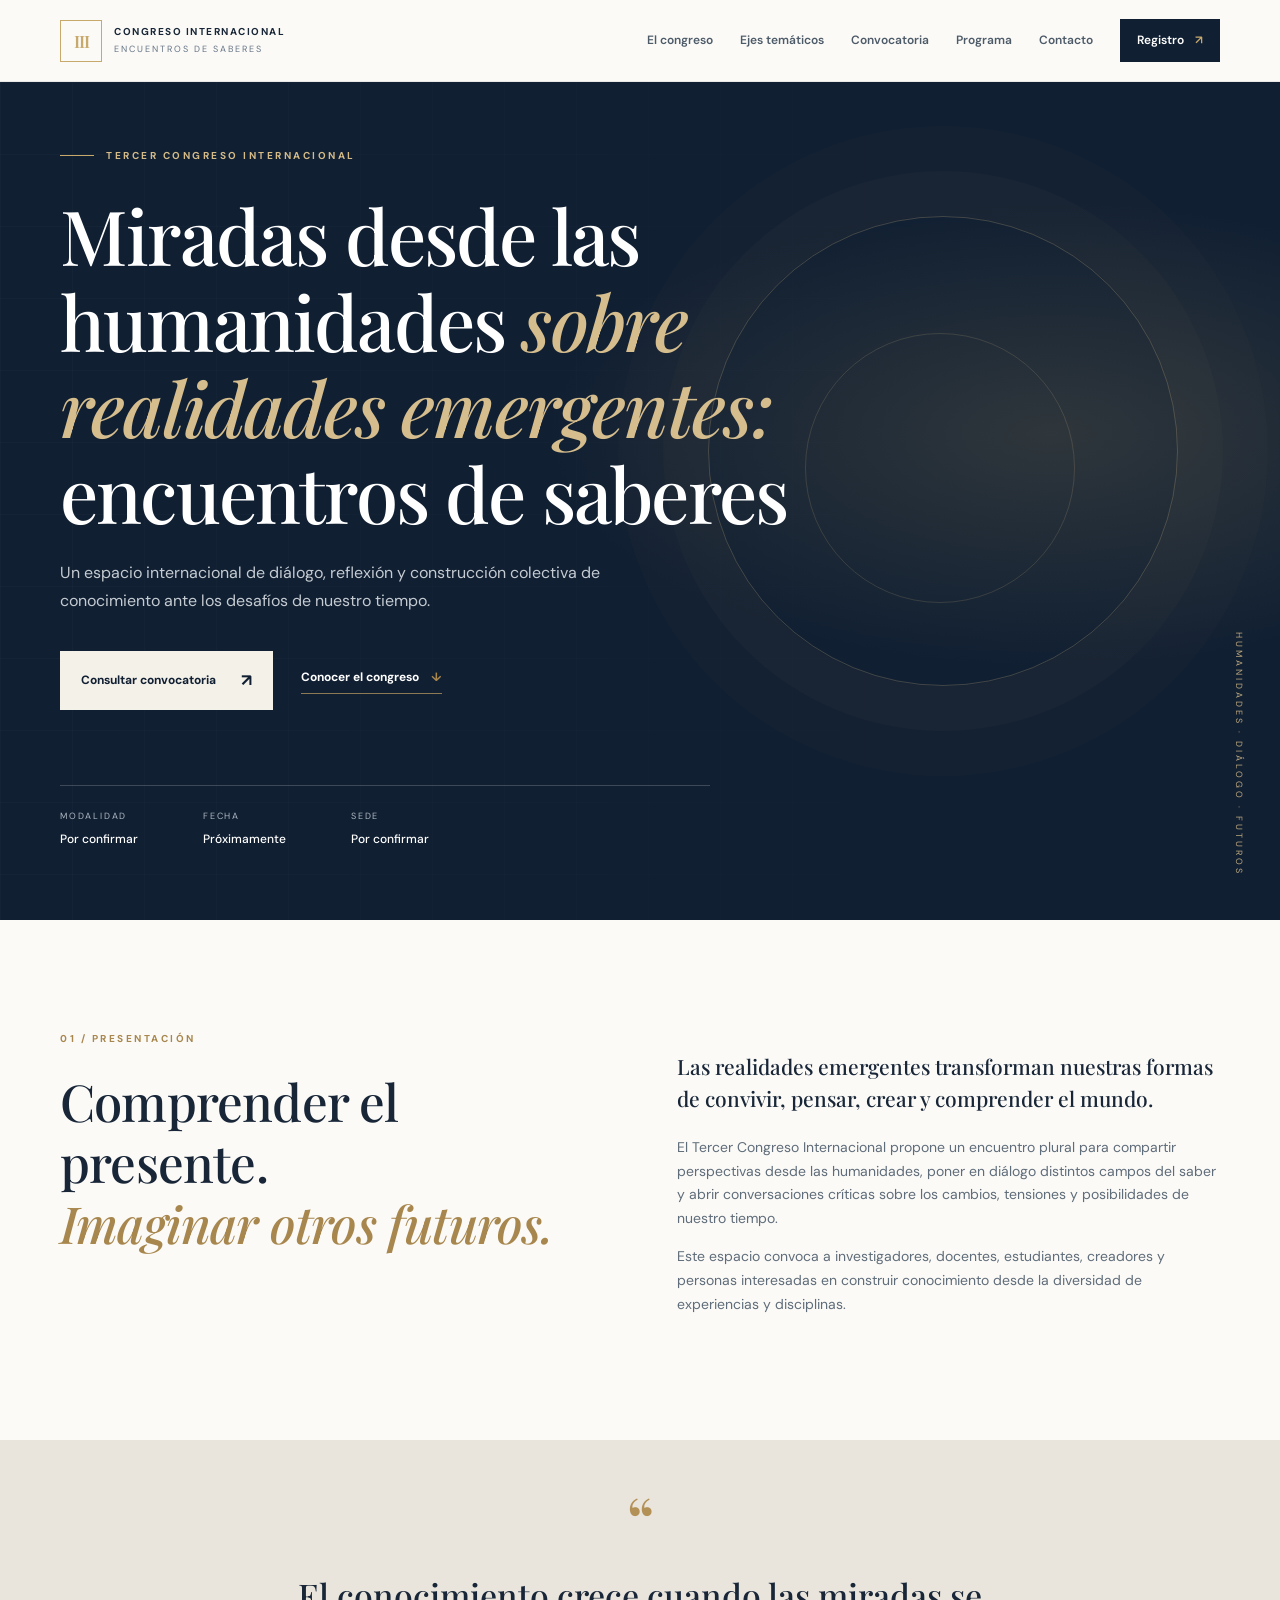
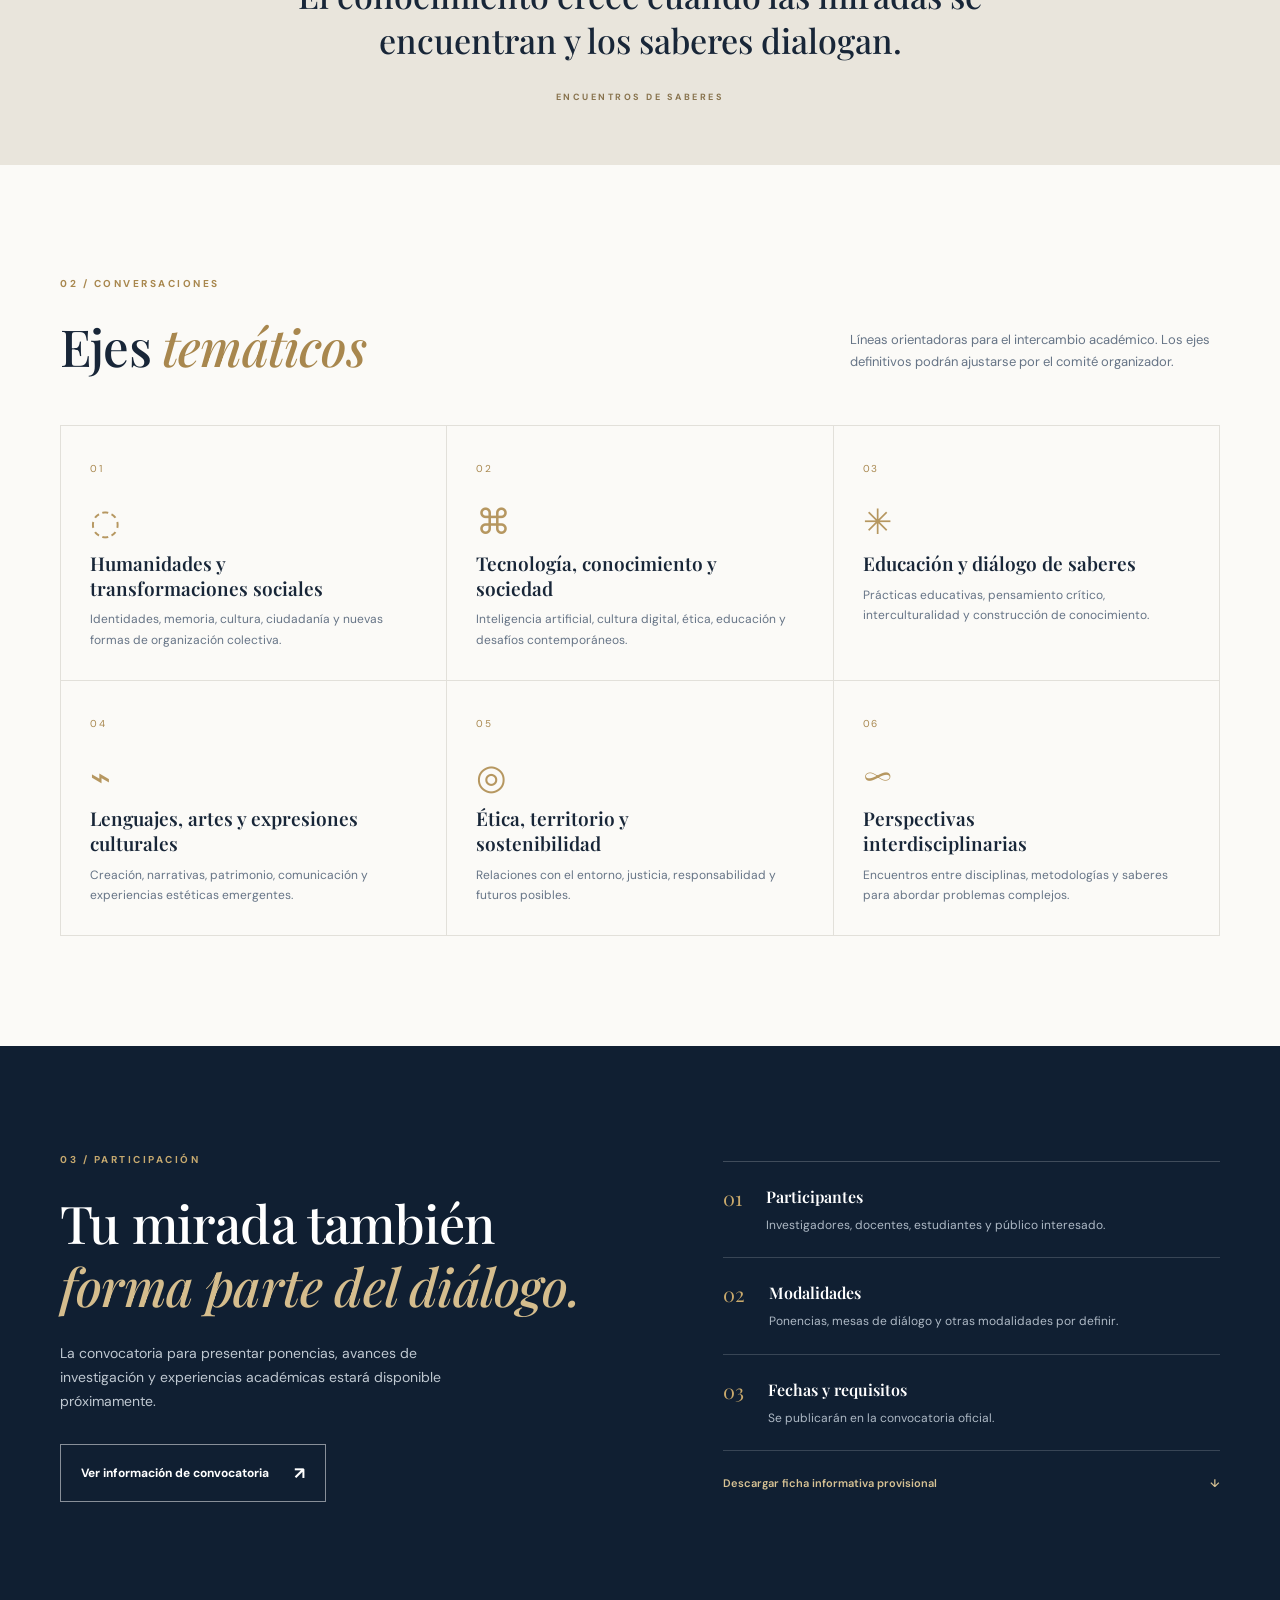
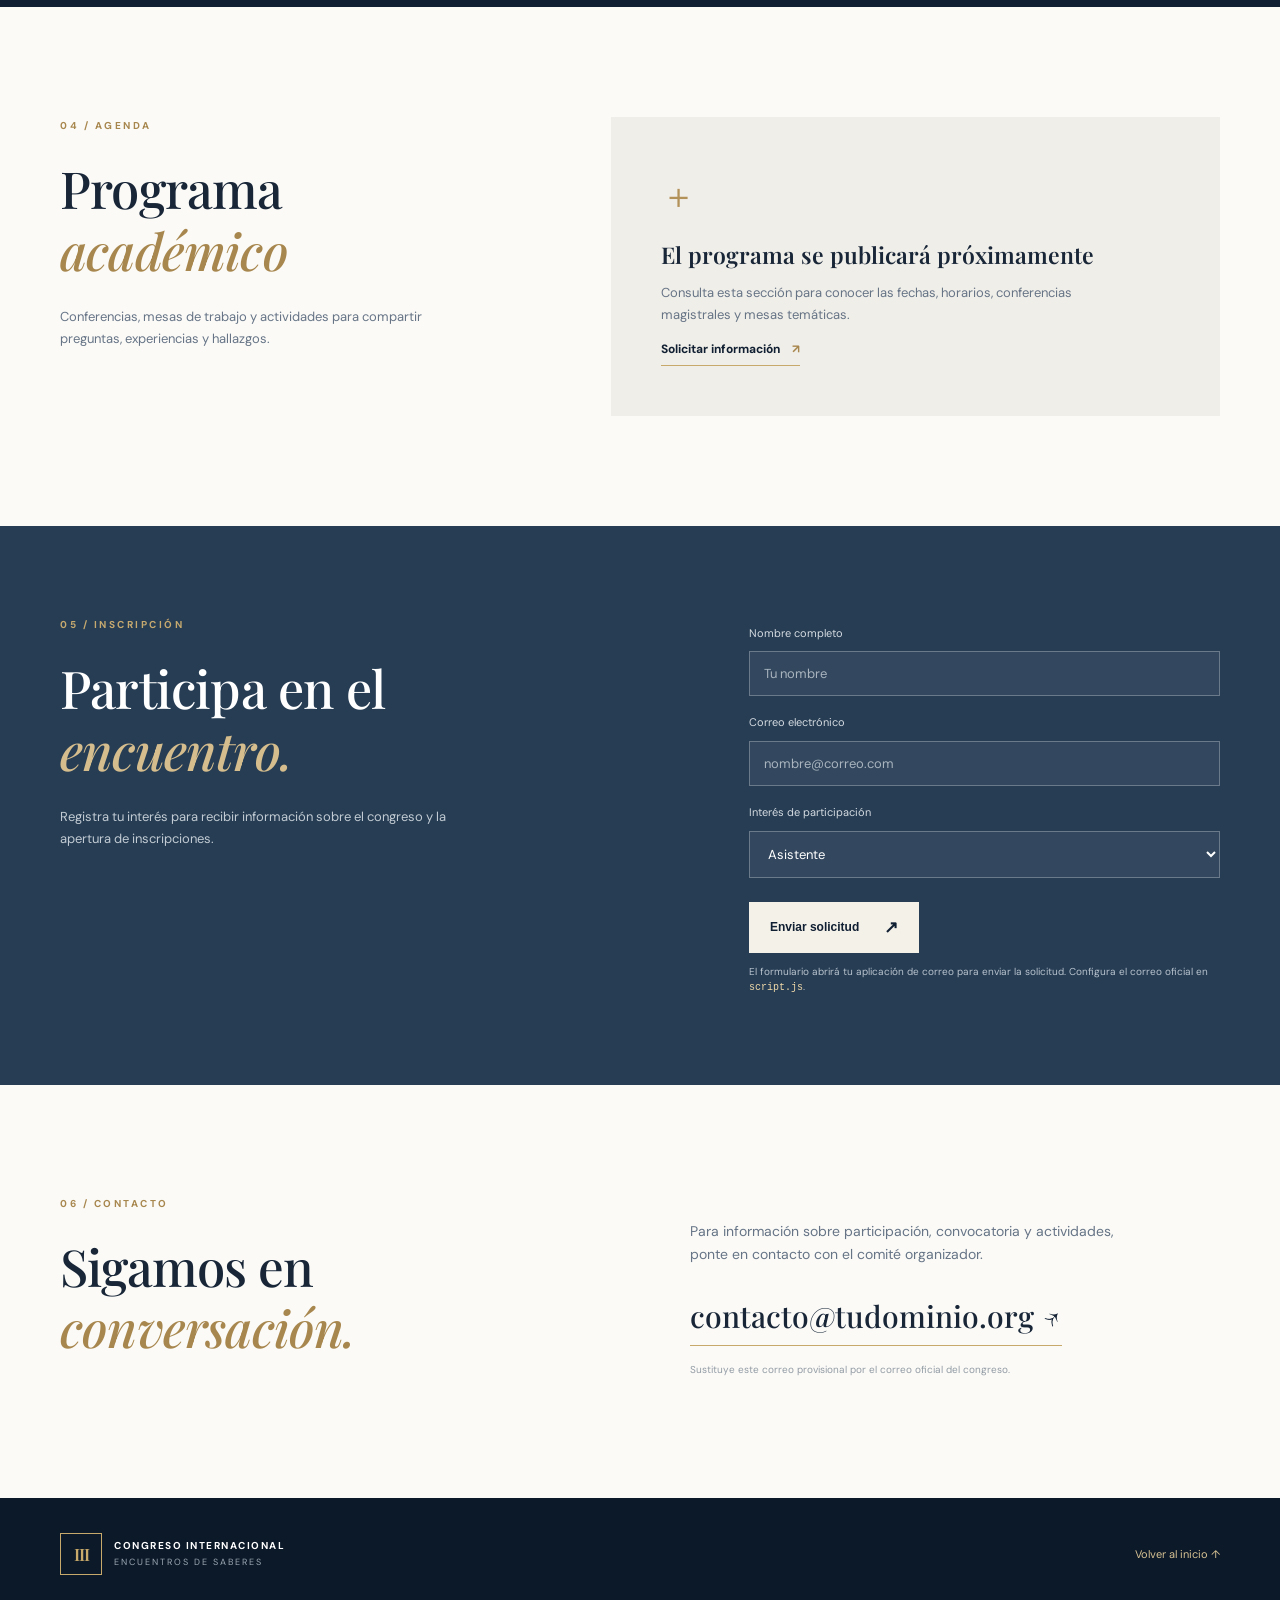
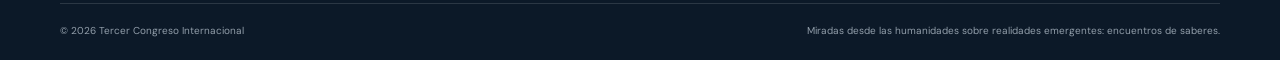
==== index.html @ 1aa9ea11 "Add files via upload" ====
<!doctype html>
<html lang="es">
<head>
  <meta charset="utf-8">
  <meta name="viewport" content="width=device-width, initial-scale=1">
  <meta name="description" content="Tercer Congreso Internacional. Miradas desde las humanidades sobre realidades emergentes: encuentros de saberes.">
  <meta name="theme-color" content="#101f32">
  <title>Tercer Congreso Internacional | Encuentros de saberes</title>
  <link rel="icon" href="assets/favicon.svg" type="image/svg+xml">
  <link rel="preconnect" href="https://fonts.googleapis.com">
  <link rel="preconnect" href="https://fonts.gstatic.com" crossorigin>
  <link href="https://fonts.googleapis.com/css2?family=DM+Sans:wght@400;500;600;700&family=Playfair+Display:wght@500;600;700&display=swap" rel="stylesheet">
  <link rel="stylesheet" href="styles.css">
</head>
<body>
  <a class="skip-link" href="#contenido">Saltar al contenido</a>
  <header class="site-header">
    <div class="container nav-wrap">
      <a class="brand" href="#inicio" aria-label="Inicio del congreso">
        <span class="brand-mark">III</span>
        <span class="brand-copy"><strong>CONGRESO INTERNACIONAL</strong><small>ENCUENTROS DE SABERES</small></span>
      </a>
      <button class="menu-toggle" aria-label="Abrir menú" aria-expanded="false" aria-controls="main-nav"><span></span><span></span><span></span></button>
      <nav id="main-nav" class="main-nav" aria-label="Navegación principal">
        <a href="#presentacion">El congreso</a>
        <a href="#ejes">Ejes temáticos</a>
        <a href="#convocatoria">Convocatoria</a>
        <a href="#programa">Programa</a>
        <a href="#contacto">Contacto</a>
        <a class="nav-cta" href="#registro">Registro <span aria-hidden="true">↗</span></a>
      </nav>
    </div>
  </header>

  <main id="contenido">
    <section class="hero" id="inicio">
      <div class="hero-grid"></div>
      <div class="container hero-content">
        <div class="eyebrow"><span class="eyebrow-line"></span> TERCER CONGRESO INTERNACIONAL</div>
        <h1>Miradas desde las humanidades <em>sobre realidades emergentes:</em> encuentros de saberes</h1>
        <p class="hero-lead">Un espacio internacional de diálogo, reflexión y construcción colectiva de conocimiento ante los desafíos de nuestro tiempo.</p>
        <div class="hero-actions">
          <a class="button button-light" href="#convocatoria">Consultar convocatoria <span>↗</span></a>
          <a class="text-link text-link-light" href="#presentacion">Conocer el congreso <span>↓</span></a>
        </div>
        <div class="hero-meta">
          <div><span class="meta-label">MODALIDAD</span><strong>Por confirmar</strong></div>
          <div><span class="meta-label">FECHA</span><strong>Próximamente</strong></div>
          <div><span class="meta-label">SEDE</span><strong>Por confirmar</strong></div>
        </div>
      </div>
      <div class="hero-side-note">HUMANIDADES · DIÁLOGO · FUTUROS</div>
      <div class="hero-orb orb-one"></div><div class="hero-orb orb-two"></div>
    </section>

    <section class="intro section-pad" id="presentacion">
      <div class="container intro-grid">
        <div>
          <p class="section-kicker">01 / PRESENTACIÓN</p>
          <h2>Comprender el presente.<br><em>Imaginar otros futuros.</em></h2>
        </div>
        <div class="intro-copy">
          <p class="lead">Las realidades emergentes transforman nuestras formas de convivir, pensar, crear y comprender el mundo.</p>
          <p>El Tercer Congreso Internacional propone un encuentro plural para compartir perspectivas desde las humanidades, poner en diálogo distintos campos del saber y abrir conversaciones críticas sobre los cambios, tensiones y posibilidades de nuestro tiempo.</p>
          <p>Este espacio convoca a investigadores, docentes, estudiantes, creadores y personas interesadas en construir conocimiento desde la diversidad de experiencias y disciplinas.</p>
        </div>
      </div>
    </section>

    <section class="theme-band">
      <div class="container theme-band-inner">
        <span class="quote-mark">“</span>
        <p>El conocimiento crece cuando las miradas se encuentran y los saberes dialogan.</p>
        <span class="band-caption">ENCUENTROS DE SABERES</span>
      </div>
    </section>

    <section class="topics section-pad" id="ejes">
      <div class="container">
        <div class="section-heading">
          <div><p class="section-kicker">02 / CONVERSACIONES</p><h2>Ejes <em>temáticos</em></h2></div>
          <p class="section-description">Líneas orientadoras para el intercambio académico. Los ejes definitivos podrán ajustarse por el comité organizador.</p>
        </div>
        <div class="topic-grid">
          <article class="topic-card"><span class="topic-no">01</span><div class="topic-symbol">◌</div><h3>Humanidades y transformaciones sociales</h3><p>Identidades, memoria, cultura, ciudadanía y nuevas formas de organización colectiva.</p></article>
          <article class="topic-card"><span class="topic-no">02</span><div class="topic-symbol">⌘</div><h3>Tecnología, conocimiento y sociedad</h3><p>Inteligencia artificial, cultura digital, ética, educación y desafíos contemporáneos.</p></article>
          <article class="topic-card"><span class="topic-no">03</span><div class="topic-symbol">✳</div><h3>Educación y diálogo de saberes</h3><p>Prácticas educativas, pensamiento crítico, interculturalidad y construcción de conocimiento.</p></article>
          <article class="topic-card"><span class="topic-no">04</span><div class="topic-symbol">⌁</div><h3>Lenguajes, artes y expresiones culturales</h3><p>Creación, narrativas, patrimonio, comunicación y experiencias estéticas emergentes.</p></article>
          <article class="topic-card"><span class="topic-no">05</span><div class="topic-symbol">◎</div><h3>Ética, territorio y sostenibilidad</h3><p>Relaciones con el entorno, justicia, responsabilidad y futuros posibles.</p></article>
          <article class="topic-card"><span class="topic-no">06</span><div class="topic-symbol">∞</div><h3>Perspectivas interdisciplinarias</h3><p>Encuentros entre disciplinas, metodologías y saberes para abordar problemas complejos.</p></article>
        </div>
      </div>
    </section>

    <section class="call-section section-pad" id="convocatoria">
      <div class="container call-grid">
        <div class="call-copy">
          <p class="section-kicker section-kicker-light">03 / PARTICIPACIÓN</p>
          <h2>Tu mirada también<br><em>forma parte del diálogo.</em></h2>
          <p>La convocatoria para presentar ponencias, avances de investigación y experiencias académicas estará disponible próximamente.</p>
          <a class="button button-outline" href="convocatoria.html">Ver información de convocatoria <span>↗</span></a>
        </div>
        <div class="call-details">
          <div class="detail-row"><span>01</span><div><strong>Participantes</strong><p>Investigadores, docentes, estudiantes y público interesado.</p></div></div>
          <div class="detail-row"><span>02</span><div><strong>Modalidades</strong><p>Ponencias, mesas de diálogo y otras modalidades por definir.</p></div></div>
          <div class="detail-row"><span>03</span><div><strong>Fechas y requisitos</strong><p>Se publicarán en la convocatoria oficial.</p></div></div>
          <a class="download-link" href="assets/convocatoria-placeholder.txt" download>Descargar ficha informativa provisional <span>↓</span></a>
        </div>
      </div>
    </section>

    <section class="program section-pad" id="programa">
      <div class="container program-grid">
        <div><p class="section-kicker">04 / AGENDA</p><h2>Programa <em>académico</em></h2><p class="section-description">Conferencias, mesas de trabajo y actividades para compartir preguntas, experiencias y hallazgos.</p></div>
        <div class="program-placeholder">
          <div class="program-icon">＋</div><h3>El programa se publicará próximamente</h3><p>Consulta esta sección para conocer las fechas, horarios, conferencias magistrales y mesas temáticas.</p>
          <a class="text-link" href="#contacto">Solicitar información <span>↗</span></a>
        </div>
      </div>
    </section>

    <section class="register-section" id="registro">
      <div class="container register-grid">
        <div><p class="section-kicker section-kicker-light">05 / INSCRIPCIÓN</p><h2>Participa en el<br><em>encuentro.</em></h2><p>Registra tu interés para recibir información sobre el congreso y la apertura de inscripciones.</p></div>
        <form class="interest-form" id="interest-form">
          <label for="full-name">Nombre completo</label><input id="full-name" name="nombre" autocomplete="name" required placeholder="Tu nombre">
          <label for="email">Correo electrónico</label><input id="email" name="correo" type="email" autocomplete="email" required placeholder="nombre@correo.com">
          <label for="participation">Interés de participación</label>
          <select id="participation" name="participacion"><option>Asistente</option><option>Ponente</option><option>Conferencista</option><option>Estudiante</option><option>Otro</option></select>
          <button class="button button-light" type="submit">Enviar solicitud <span>↗</span></button>
          <p class="form-note" id="form-note">El formulario abrirá tu aplicación de correo para enviar la solicitud. Configura el correo oficial en <code>script.js</code>.</p>
        </form>
      </div>
    </section>

    <section class="contact section-pad" id="contacto">
      <div class="container contact-grid">
        <div><p class="section-kicker">06 / CONTACTO</p><h2>Sigamos en <em>conversación.</em></h2></div>
        <div class="contact-info"><p>Para información sobre participación, convocatoria y actividades, ponte en contacto con el comité organizador.</p><a href="mailto:contacto@tudominio.org" class="contact-email" id="contact-email">contacto@tudominio.org <span>↗</span></a><p class="small-note">Sustituye este correo provisional por el correo oficial del congreso.</p></div>
      </div>
    </section>
  </main>

  <footer class="site-footer">
    <div class="container footer-top"><a class="brand brand-footer" href="#inicio"><span class="brand-mark">III</span><span class="brand-copy"><strong>CONGRESO INTERNACIONAL</strong><small>ENCUENTROS DE SABERES</small></span></a><a href="#inicio" class="back-top">Volver al inicio ↑</a></div>
    <div class="container footer-bottom"><span>© <span id="year"></span> Tercer Congreso Internacional</span><span>Miradas desde las humanidades sobre realidades emergentes: encuentros de saberes.</span></div>
  </footer>
  <script src="script.js"></script>
</body>
</html>
---- styles.css ----
/* Tercer Congreso Internacional — estilos editables */
:root{--navy:#101f32;--navy-2:#172d45;--ink:#182638;--muted:#667486;--gold:#c7a96b;--cream:#f5f3ee;--paper:#fbfaf7;--line:#e2e0da;--white:#fff;--serif:"Playfair Display",Georgia,serif;--sans:"DM Sans",Arial,sans-serif;--max:1160px}
*{box-sizing:border-box}html{scroll-behavior:smooth;scroll-padding-top:88px}body{margin:0;background:var(--paper);color:var(--ink);font-family:var(--sans);font-size:16px;line-height:1.7}a{color:inherit;text-decoration:none}.container{width:min(var(--max),calc(100% - 48px));margin-inline:auto}.skip-link{position:absolute;left:-9999px;top:0;background:#fff;padding:10px;z-index:99}.skip-link:focus{left:10px}.site-header{height:82px;background:rgba(251,250,247,.96);border-bottom:1px solid rgba(20,35,52,.08);position:sticky;top:0;z-index:20;backdrop-filter:blur(12px)}.nav-wrap{height:100%;display:flex;align-items:center;justify-content:space-between}.brand{display:flex;align-items:center;gap:12px}.brand-mark{width:42px;height:42px;display:grid;place-items:center;border:1px solid var(--gold);color:var(--gold);font:600 17px var(--serif);letter-spacing:-1px}.brand-copy{display:grid;line-height:1.25}.brand-copy strong{font-size:10px;letter-spacing:1.5px}.brand-copy small{font-size:9px;color:var(--muted);letter-spacing:2px;margin-top:5px}.main-nav{display:flex;align-items:center;gap:27px;font-size:12px;font-weight:600}.main-nav>a:not(.nav-cta){color:#4d5a68}.main-nav>a:hover,.text-link:hover{color:#a17e3d}.nav-cta{padding:11px 17px;background:var(--navy);color:white!important}.nav-cta span{color:var(--gold);margin-left:8px}.menu-toggle{display:none;background:none;border:0;padding:8px}.menu-toggle span{display:block;width:23px;height:2px;background:var(--navy);margin:5px}
.hero{min-height:680px;background:var(--navy);color:white;position:relative;overflow:hidden;display:flex;align-items:center}.hero:before{content:"";position:absolute;inset:0;background:radial-gradient(ellipse at 82% 42%,rgba(199,169,107,.17),transparent 34%),linear-gradient(110deg,rgba(16,31,50,.98) 5%,rgba(16,31,50,.91) 58%,rgba(16,31,50,.65))}.hero-grid{position:absolute;inset:0;opacity:.15;background-image:linear-gradient(rgba(255,255,255,.13) 1px,transparent 1px),linear-gradient(90deg,rgba(255,255,255,.13) 1px,transparent 1px);background-size:72px 72px;mask-image:linear-gradient(90deg,black,transparent 85%)}.hero-content{position:relative;z-index:2;padding-top:65px;padding-bottom:70px}.eyebrow,.section-kicker{font-size:10px;letter-spacing:2.5px;font-weight:700;color:#a8874e;display:flex;align-items:center;gap:12px}.eyebrow{color:#d4bb88}.eyebrow-line{width:34px;height:1px;background:var(--gold)}h1,h2,h3,p{margin-top:0}.hero h1{font:500 clamp(42px,6.2vw,76px)/1.13 var(--serif);max-width:850px;letter-spacing:-1.8px;margin:28px 0 23px}.hero h1 em,h2 em{font-weight:500;color:#d5bd8d}.hero-lead{font-size:16px;color:#c5cbd2;max-width:570px;line-height:1.8}.hero-actions{display:flex;align-items:center;gap:28px;margin-top:35px}.button{display:inline-flex;align-items:center;justify-content:center;gap:25px;padding:14px 20px;font-size:12px;font-weight:700;border:1px solid transparent;transition:.2s}.button span{font-size:17px}.button-light{background:#f4f1e9;color:var(--navy)}.button-light:hover{background:#d8c39a}.text-link{font-size:12px;font-weight:700;color:var(--navy);border-bottom:1px solid var(--gold);padding-bottom:5px}.text-link span{margin-left:9px;color:#a8874e}.text-link-light{color:white;border-color:#8e7955}.hero-meta{display:flex;gap:65px;margin-top:75px;padding-top:23px;border-top:1px solid rgba(255,255,255,.19);max-width:650px}.hero-meta div{display:grid;gap:5px}.meta-label{font-size:9px;letter-spacing:1.8px;color:#aeb8c3}.hero-meta strong{font-size:12px;font-weight:500;color:#fff}.hero-side-note{position:absolute;right:34px;bottom:44px;writing-mode:vertical-rl;font-size:9px;letter-spacing:3px;color:#bca77e}.hero-orb{position:absolute;border:1px solid rgba(211,185,133,.25);border-radius:50%;z-index:1}.orb-one{width:470px;height:470px;right:8%;top:16%;box-shadow:0 0 0 45px rgba(199,169,107,.025),0 0 0 90px rgba(199,169,107,.02)}.orb-two{width:270px;height:270px;right:16%;top:30%;border-color:rgba(211,185,133,.17)}
.section-pad{padding:110px 0}.intro-grid{display:grid;grid-template-columns:1fr 1.05fr;gap:100px}.section-kicker{margin-bottom:24px}.intro h2,.section-heading h2,.program h2,.contact h2,.call-section h2,.register-section h2{font:500 clamp(34px,4.2vw,51px)/1.2 var(--serif);letter-spacing:-.8px;margin:0}.intro h2 em,.section-heading h2 em,.program h2 em,.contact h2 em{color:#a8874e}.intro-copy{padding-top:20px;color:#5f6c79;font-size:14px}.intro-copy .lead{font:500 21px/1.55 var(--serif);color:var(--ink)}.theme-band{background:#e9e5dc;padding:56px 0}.theme-band-inner{position:relative;text-align:center;max-width:790px}.quote-mark{font:70px/0.7 var(--serif);color:#b39156}.theme-band p{font:500 clamp(24px,3vw,34px)/1.35 var(--serif);margin:15px 0 17px}.band-caption{font-size:9px;letter-spacing:2.5px;color:#88734e;font-weight:700}
.topics{background:#fbfaf7}.section-heading{display:flex;justify-content:space-between;align-items:end;gap:50px;margin-bottom:48px}.section-description{max-width:370px;color:var(--muted);font-size:13px;margin-bottom:4px}.topic-grid{display:grid;grid-template-columns:repeat(3,1fr);border-top:1px solid var(--line);border-left:1px solid var(--line)}.topic-card{min-height:245px;padding:27px 29px 30px;border-right:1px solid var(--line);border-bottom:1px solid var(--line);position:relative;transition:.25s}.topic-card:hover{background:#f2efe8;transform:translateY(-3px)}.topic-no{font-size:10px;letter-spacing:1.5px;color:#a8874e}.topic-symbol{font:35px var(--serif);color:#b69760;margin:16px 0 8px}.topic-card h3{font:600 19px/1.3 var(--serif);max-width:280px;margin-bottom:9px}.topic-card p{font-size:12px;line-height:1.7;color:var(--muted);margin:0}
.call-section{background:var(--navy);color:white;padding:105px 0}.call-grid{display:grid;grid-template-columns:1fr .9fr;gap:110px}.section-kicker-light{color:#c6a96f}.call-section h2,.register-section h2{font-size:clamp(36px,4.3vw,52px)}.call-section h2 em,.register-section h2 em{color:#d5bd8d}.call-copy>p:not(.section-kicker){color:#bfc8d1;max-width:440px;font-size:14px;margin:25px 0 30px}.button-outline{border-color:rgba(255,255,255,.5);color:white}.button-outline:hover{background:#fff;color:var(--navy)}.call-details{border-top:1px solid rgba(255,255,255,.2);align-self:center}.detail-row{display:flex;gap:24px;padding:22px 0;border-bottom:1px solid rgba(255,255,255,.17)}.detail-row>span{font:20px var(--serif);color:#c9a96c}.detail-row strong{font:600 16px var(--serif)}.detail-row p{color:#aeb9c5;font-size:12px;margin:4px 0 0}.download-link{display:flex;justify-content:space-between;padding-top:23px;font-size:11px;color:#d7c294;font-weight:600}
.program-grid{display:grid;grid-template-columns:.85fr 1.15fr;gap:100px}.program .section-description{margin-top:25px}.program-placeholder{background:#f0eee8;padding:50px;min-height:280px;display:flex;flex-direction:column;align-items:flex-start;justify-content:center}.program-icon{font-size:35px;color:#b3925a}.program-placeholder h3{font:600 23px var(--serif);margin:12px 0}.program-placeholder p{font-size:13px;color:var(--muted);max-width:430px}.register-section{background:#263d54;color:white;padding:90px 0}.register-grid{display:grid;grid-template-columns:1fr .8fr;gap:100px}.register-section>div>div>p:not(.section-kicker){color:#c2cbd3;max-width:400px;font-size:13px;margin-top:25px}.interest-form{display:grid;gap:9px}.interest-form label{font-size:11px;color:#d5dbe1;margin-top:8px}.interest-form input,.interest-form select{width:100%;padding:13px 14px;border:1px solid rgba(255,255,255,.27);background:rgba(255,255,255,.06);color:white;font:13px var(--sans);border-radius:0;outline:none}.interest-form input::placeholder{color:#a9b4bf}.interest-form select option{color:#182638}.interest-form input:focus,.interest-form select:focus{border-color:#d5bd8d}.interest-form button{margin-top:15px;justify-self:start}.form-note{font-size:10px;color:#b9c3ce;line-height:1.5;margin:2px 0 0}.form-note code{color:#f0d9a9}
.contact-grid{display:grid;grid-template-columns:1fr 1fr;gap:100px}.contact-info{padding-top:25px}.contact-info>p{font-size:14px;color:var(--muted);max-width:450px}.contact-email{font:500 clamp(20px,3vw,30px) var(--serif);border-bottom:1px solid var(--gold);padding-bottom:9px;display:inline-block;margin:15px 0}.contact-email span{color:#a8874e;font:16px var(--sans);margin-left:10px}.contact-info .small-note{font-size:10px;color:#929ba4}
.site-footer{background:#0c1928;color:#c4cbd2;padding:35px 0 22px}.footer-top,.footer-bottom{display:flex;justify-content:space-between;align-items:center}.brand-footer .brand-copy strong{color:#fff}.brand-footer .brand-copy small{color:#9ca7b3}.back-top{font-size:11px;color:#d7c294}.footer-bottom{border-top:1px solid rgba(255,255,255,.13);margin-top:28px;padding-top:18px;font-size:10px;color:#929eaa;gap:20px}
.page-hero{background:var(--navy);color:white;padding:95px 0 90px}.page-hero h1{font:500 clamp(42px,6vw,65px)/1.15 var(--serif);margin:18px 0}.page-hero h1 em{color:#d5bd8d}.page-hero p:last-child{color:#c1cad3;max-width:650px}.document-layout{display:grid;grid-template-columns:260px 1fr;gap:90px}.document-aside{background:#f0eee8;padding:28px;height:max-content}.document-aside strong{font:600 19px var(--serif)}.document-aside p:not(.section-kicker){font-size:12px;color:var(--muted)}.button-dark{background:var(--navy);color:white;margin-top:12px}.document-content{max-width:760px}.document-content h2{font:500 34px var(--serif)}.document-content h3{font:600 21px var(--serif);margin:32px 0 8px}.document-content p,.document-content li{font-size:14px;color:#5e6a77}.document-content li{margin:8px 0}.notice{background:#f0eee8;border-left:3px solid var(--gold);padding:20px 24px;margin:35px 0}.notice strong{font:600 17px var(--serif)}.notice p{margin:6px 0 0}
@media(max-width:900px){.main-nav{gap:15px}.main-nav>a{font-size:11px}.intro-grid,.call-grid,.program-grid,.register-grid,.contact-grid{gap:55px}.hero{min-height:620px}.orb-one{right:-12%}.topic-card{padding:22px}.document-layout{gap:45px}}
@media(max-width:700px){.container{width:min(100% - 36px,var(--max))}.site-header{height:72px}.menu-toggle{display:block}.main-nav{display:none;position:absolute;top:72px;left:0;right:0;background:var(--paper);padding:20px 24px 25px;box-shadow:0 14px 20px rgba(0,0,0,.08);align-items:stretch;flex-direction:column;gap:17px}.main-nav.open{display:flex}.main-nav>a{font-size:13px}.nav-cta{text-align:center}.hero{min-height:660px}.hero-content{padding-top:55px;padding-bottom:55px}.hero h1{font-size:43px;letter-spacing:-1px}.hero-lead{font-size:14px}.hero-actions{align-items:flex-start;flex-direction:column;gap:18px}.hero-meta{gap:20px;justify-content:space-between;margin-top:55px}.hero-meta strong{font-size:10px}.hero-side-note{display:none}.orb-one{width:300px;height:300px;right:-35%;top:36%}.orb-two{width:180px;height:180px;right:-10%;top:45%}.section-pad{padding:75px 0}.intro-grid,.call-grid,.program-grid,.register-grid,.contact-grid,.document-layout{grid-template-columns:1fr;gap:32px}.intro-copy{padding-top:0}.section-heading{display:block}.section-description{margin-top:20px}.topic-grid{grid-template-columns:1fr 1fr}.topic-card{min-height:240px;padding:20px}.topic-card h3{font-size:17px}.topic-card p{font-size:11px}.call-section{padding:75px 0}.program-placeholder{padding:30px}.register-section{padding:75px 0}.document-aside{order:2}.page-hero{padding:70px 0}.footer-top,.footer-bottom{align-items:flex-start;flex-direction:column;gap:18px}.footer-bottom{font-size:9px}.brand-copy strong{font-size:9px}}
@media(max-width:420px){.topic-grid{grid-template-columns:1fr}.topic-card{min-height:0}.hero h1{font-size:38px}.hero-meta{gap:10px}.meta-label{font-size:8px}.hero-meta strong{font-size:9px}}
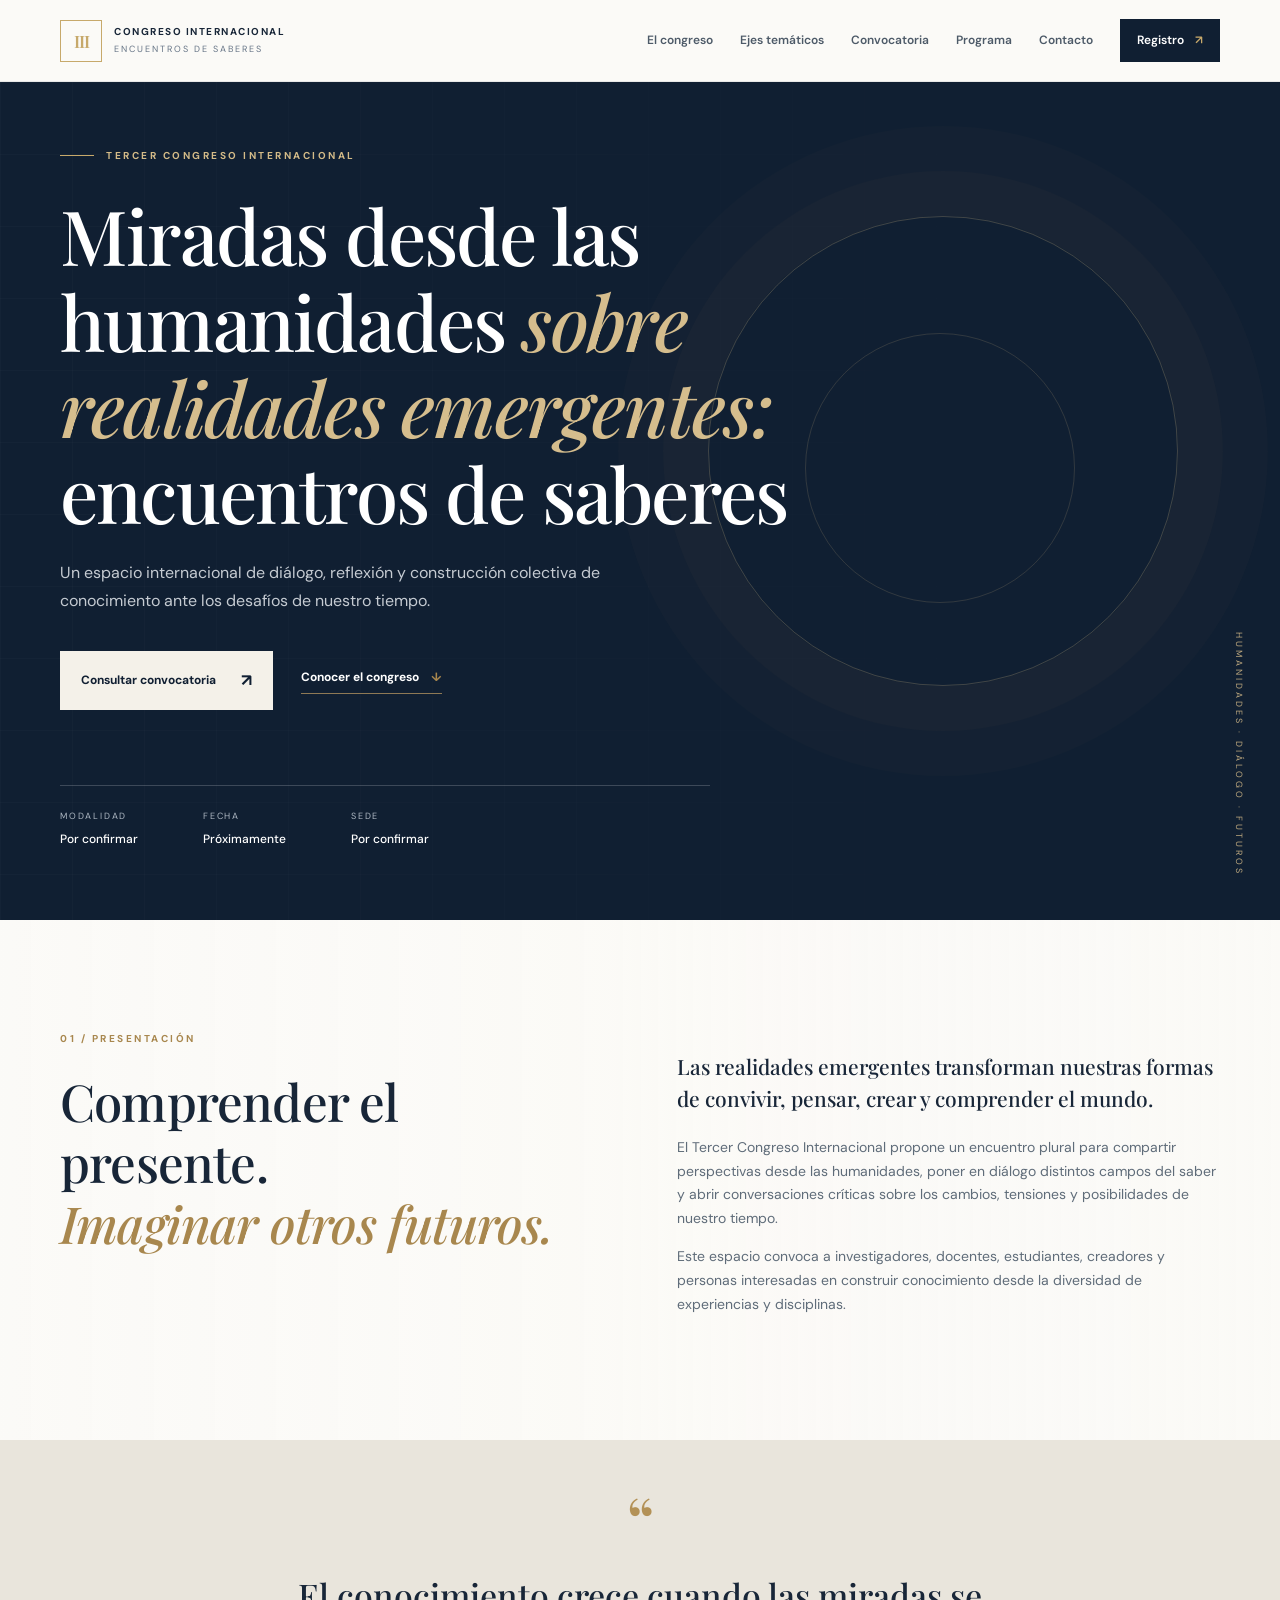
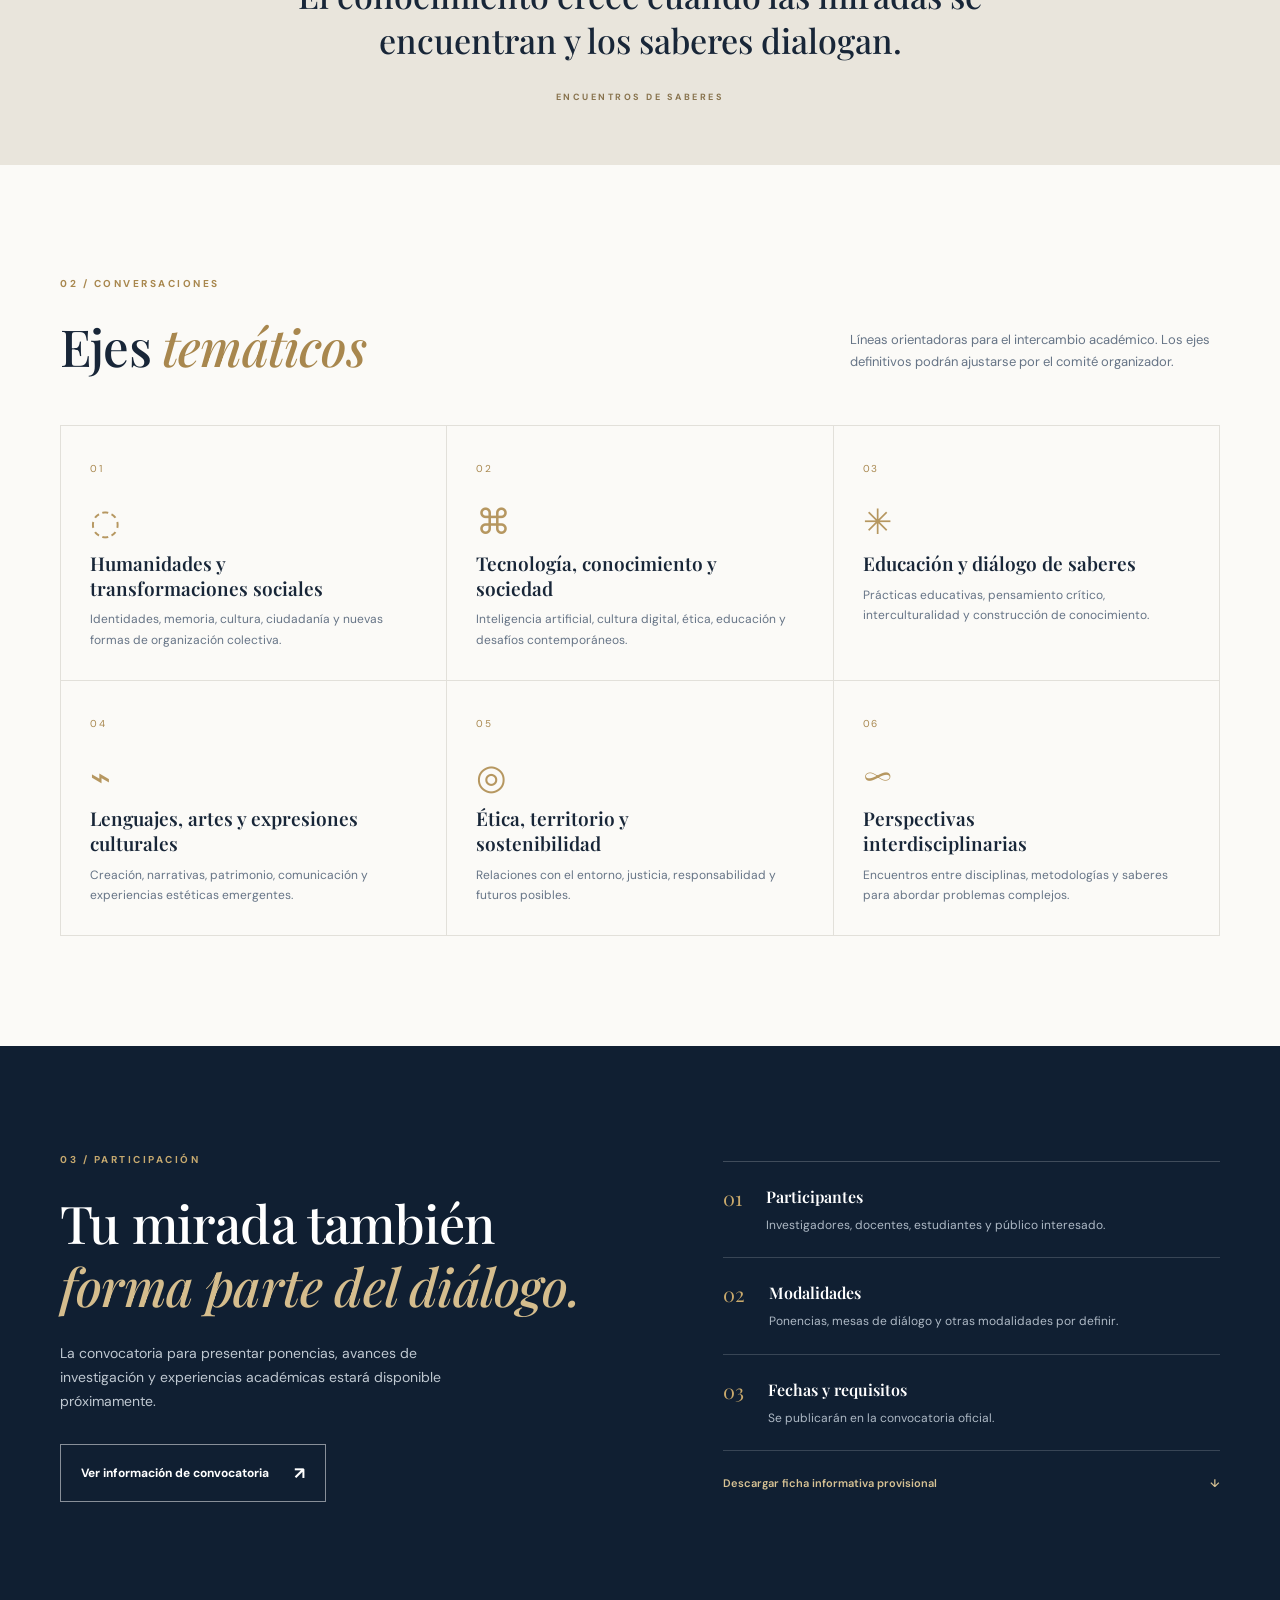
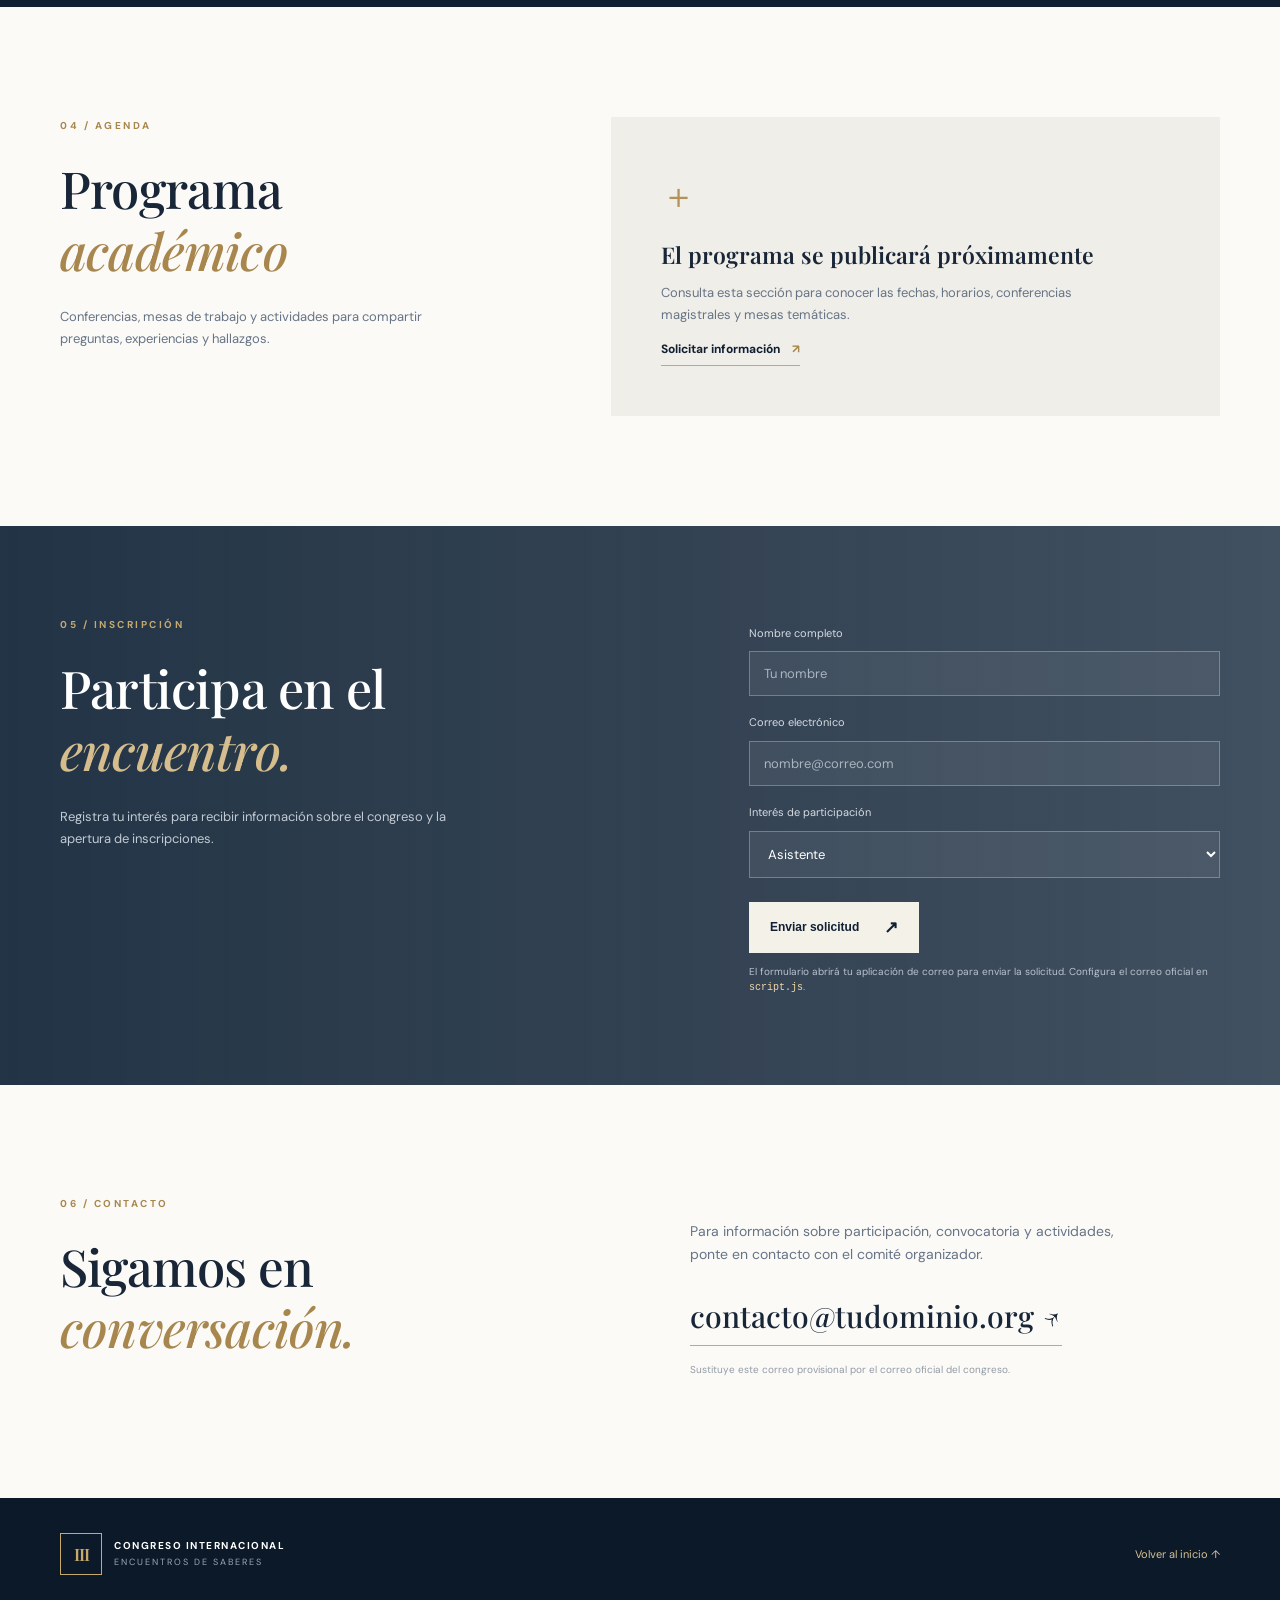
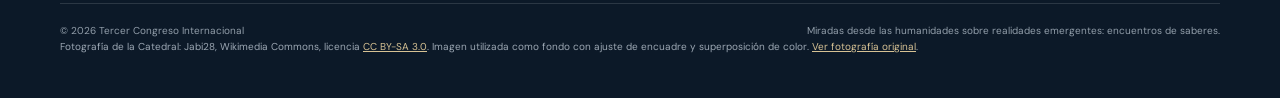
==== commit ae94b45a: "Add files via upload" ====
--- a/index.html
+++ b/index.html
@@ -144,6 +144,7 @@
   <footer class="site-footer">
     <div class="container footer-top"><a class="brand brand-footer" href="#inicio"><span class="brand-mark">III</span><span class="brand-copy"><strong>CONGRESO INTERNACIONAL</strong><small>ENCUENTROS DE SABERES</small></span></a><a href="#inicio" class="back-top">Volver al inicio ↑</a></div>
     <div class="container footer-bottom"><span>© <span id="year"></span> Tercer Congreso Internacional</span><span>Miradas desde las humanidades sobre realidades emergentes: encuentros de saberes.</span></div>
+    <div class="container image-credit">Fotografía de la Catedral: Jabi28, Wikimedia Commons, licencia <a href="https://creativecommons.org/licenses/by-sa/3.0/" target="_blank" rel="noopener">CC BY-SA 3.0</a>. Imagen utilizada como fondo con ajuste de encuadre y superposición de color. <a href="https://commons.wikimedia.org/wiki/File:Catedral_Bas%C3%ADlica_de_Zacatecas,_Zacatecas.jpg" target="_blank" rel="noopener">Ver fotografía original</a>.</div>
   </footer>
   <script src="script.js"></script>
 </body>
--- a/styles.css
+++ b/styles.css
@@ -1,14 +1,16 @@
 /* Tercer Congreso Internacional — estilos editables */
 :root{--navy:#101f32;--navy-2:#172d45;--ink:#182638;--muted:#667486;--gold:#c7a96b;--cream:#f5f3ee;--paper:#fbfaf7;--line:#e2e0da;--white:#fff;--serif:"Playfair Display",Georgia,serif;--sans:"DM Sans",Arial,sans-serif;--max:1160px}
 *{box-sizing:border-box}html{scroll-behavior:smooth;scroll-padding-top:88px}body{margin:0;background:var(--paper);color:var(--ink);font-family:var(--sans);font-size:16px;line-height:1.7}a{color:inherit;text-decoration:none}.container{width:min(var(--max),calc(100% - 48px));margin-inline:auto}.skip-link{position:absolute;left:-9999px;top:0;background:#fff;padding:10px;z-index:99}.skip-link:focus{left:10px}.site-header{height:82px;background:rgba(251,250,247,.96);border-bottom:1px solid rgba(20,35,52,.08);position:sticky;top:0;z-index:20;backdrop-filter:blur(12px)}.nav-wrap{height:100%;display:flex;align-items:center;justify-content:space-between}.brand{display:flex;align-items:center;gap:12px}.brand-mark{width:42px;height:42px;display:grid;place-items:center;border:1px solid var(--gold);color:var(--gold);font:600 17px var(--serif);letter-spacing:-1px}.brand-copy{display:grid;line-height:1.25}.brand-copy strong{font-size:10px;letter-spacing:1.5px}.brand-copy small{font-size:9px;color:var(--muted);letter-spacing:2px;margin-top:5px}.main-nav{display:flex;align-items:center;gap:27px;font-size:12px;font-weight:600}.main-nav>a:not(.nav-cta){color:#4d5a68}.main-nav>a:hover,.text-link:hover{color:#a17e3d}.nav-cta{padding:11px 17px;background:var(--navy);color:white!important}.nav-cta span{color:var(--gold);margin-left:8px}.menu-toggle{display:none;background:none;border:0;padding:8px}.menu-toggle span{display:block;width:23px;height:2px;background:var(--navy);margin:5px}
-.hero{min-height:680px;background:var(--navy);color:white;position:relative;overflow:hidden;display:flex;align-items:center}.hero:before{content:"";position:absolute;inset:0;background:radial-gradient(ellipse at 82% 42%,rgba(199,169,107,.17),transparent 34%),linear-gradient(110deg,rgba(16,31,50,.98) 5%,rgba(16,31,50,.91) 58%,rgba(16,31,50,.65))}.hero-grid{position:absolute;inset:0;opacity:.15;background-image:linear-gradient(rgba(255,255,255,.13) 1px,transparent 1px),linear-gradient(90deg,rgba(255,255,255,.13) 1px,transparent 1px);background-size:72px 72px;mask-image:linear-gradient(90deg,black,transparent 85%)}.hero-content{position:relative;z-index:2;padding-top:65px;padding-bottom:70px}.eyebrow,.section-kicker{font-size:10px;letter-spacing:2.5px;font-weight:700;color:#a8874e;display:flex;align-items:center;gap:12px}.eyebrow{color:#d4bb88}.eyebrow-line{width:34px;height:1px;background:var(--gold)}h1,h2,h3,p{margin-top:0}.hero h1{font:500 clamp(42px,6.2vw,76px)/1.13 var(--serif);max-width:850px;letter-spacing:-1.8px;margin:28px 0 23px}.hero h1 em,h2 em{font-weight:500;color:#d5bd8d}.hero-lead{font-size:16px;color:#c5cbd2;max-width:570px;line-height:1.8}.hero-actions{display:flex;align-items:center;gap:28px;margin-top:35px}.button{display:inline-flex;align-items:center;justify-content:center;gap:25px;padding:14px 20px;font-size:12px;font-weight:700;border:1px solid transparent;transition:.2s}.button span{font-size:17px}.button-light{background:#f4f1e9;color:var(--navy)}.button-light:hover{background:#d8c39a}.text-link{font-size:12px;font-weight:700;color:var(--navy);border-bottom:1px solid var(--gold);padding-bottom:5px}.text-link span{margin-left:9px;color:#a8874e}.text-link-light{color:white;border-color:#8e7955}.hero-meta{display:flex;gap:65px;margin-top:75px;padding-top:23px;border-top:1px solid rgba(255,255,255,.19);max-width:650px}.hero-meta div{display:grid;gap:5px}.meta-label{font-size:9px;letter-spacing:1.8px;color:#aeb8c3}.hero-meta strong{font-size:12px;font-weight:500;color:#fff}.hero-side-note{position:absolute;right:34px;bottom:44px;writing-mode:vertical-rl;font-size:9px;letter-spacing:3px;color:#bca77e}.hero-orb{position:absolute;border:1px solid rgba(211,185,133,.25);border-radius:50%;z-index:1}.orb-one{width:470px;height:470px;right:8%;top:16%;box-shadow:0 0 0 45px rgba(199,169,107,.025),0 0 0 90px rgba(199,169,107,.02)}.orb-two{width:270px;height:270px;right:16%;top:30%;border-color:rgba(211,185,133,.17)}
-.section-pad{padding:110px 0}.intro-grid{display:grid;grid-template-columns:1fr 1.05fr;gap:100px}.section-kicker{margin-bottom:24px}.intro h2,.section-heading h2,.program h2,.contact h2,.call-section h2,.register-section h2{font:500 clamp(34px,4.2vw,51px)/1.2 var(--serif);letter-spacing:-.8px;margin:0}.intro h2 em,.section-heading h2 em,.program h2 em,.contact h2 em{color:#a8874e}.intro-copy{padding-top:20px;color:#5f6c79;font-size:14px}.intro-copy .lead{font:500 21px/1.55 var(--serif);color:var(--ink)}.theme-band{background:#e9e5dc;padding:56px 0}.theme-band-inner{position:relative;text-align:center;max-width:790px}.quote-mark{font:70px/0.7 var(--serif);color:#b39156}.theme-band p{font:500 clamp(24px,3vw,34px)/1.35 var(--serif);margin:15px 0 17px}.band-caption{font-size:9px;letter-spacing:2.5px;color:#88734e;font-weight:700}
+.hero{min-height:680px;background:var(--navy) url('https://upload.wikimedia.org/wikipedia/commons/4/40/Catedral_Bas%C3%ADlica_de_Zacatecas%2C_Zacatecas.jpg') center 42%/cover no-repeat;color:white;position:relative;overflow:hidden;display:flex;align-items:center}.hero:before{content:"";position:absolute;inset:0;background:linear-gradient(90deg,rgba(16,31,50,.94) 0%,rgba(16,31,50,.82) 54%,rgba(16,31,50,.40) 100%)}.hero-grid{position:absolute;inset:0;opacity:.15;background-image:linear-gradient(rgba(255,255,255,.13) 1px,transparent 1px),linear-gradient(90deg,rgba(255,255,255,.13) 1px,transparent 1px);background-size:72px 72px;mask-image:linear-gradient(90deg,black,transparent 85%)}.hero-content{position:relative;z-index:2;padding-top:65px;padding-bottom:70px}.eyebrow,.section-kicker{font-size:10px;letter-spacing:2.5px;font-weight:700;color:#a8874e;display:flex;align-items:center;gap:12px}.eyebrow{color:#d4bb88}.eyebrow-line{width:34px;height:1px;background:var(--gold)}h1,h2,h3,p{margin-top:0}.hero h1{font:500 clamp(42px,6.2vw,76px)/1.13 var(--serif);max-width:850px;letter-spacing:-1.8px;margin:28px 0 23px}.hero h1 em,h2 em{font-weight:500;color:#d5bd8d}.hero-lead{font-size:16px;color:#c5cbd2;max-width:570px;line-height:1.8}.hero-actions{display:flex;align-items:center;gap:28px;margin-top:35px}.button{display:inline-flex;align-items:center;justify-content:center;gap:25px;padding:14px 20px;font-size:12px;font-weight:700;border:1px solid transparent;transition:.2s}.button span{font-size:17px}.button-light{background:#f4f1e9;color:var(--navy)}.button-light:hover{background:#d8c39a}.text-link{font-size:12px;font-weight:700;color:var(--navy);border-bottom:1px solid var(--gold);padding-bottom:5px}.text-link span{margin-left:9px;color:#a8874e}.text-link-light{color:white;border-color:#8e7955}.hero-meta{display:flex;gap:65px;margin-top:75px;padding-top:23px;border-top:1px solid rgba(255,255,255,.19);max-width:650px}.hero-meta div{display:grid;gap:5px}.meta-label{font-size:9px;letter-spacing:1.8px;color:#aeb8c3}.hero-meta strong{font-size:12px;font-weight:500;color:#fff}.hero-side-note{position:absolute;right:34px;bottom:44px;writing-mode:vertical-rl;font-size:9px;letter-spacing:3px;color:#bca77e}.hero-orb{position:absolute;border:1px solid rgba(211,185,133,.25);border-radius:50%;z-index:1}.orb-one{width:470px;height:470px;right:8%;top:16%;box-shadow:0 0 0 45px rgba(199,169,107,.025),0 0 0 90px rgba(199,169,107,.02)}.orb-two{width:270px;height:270px;right:16%;top:30%;border-color:rgba(211,185,133,.17)}
+.section-pad{padding:110px 0}.intro{background:linear-gradient(90deg,rgba(251,250,247,.97) 0%,rgba(251,250,247,.93) 48%,rgba(251,250,247,.78) 100%),url('assets/biblioteca.jpg') center 48%/cover no-repeat}.intro-grid{display:grid;grid-template-columns:1fr 1.05fr;gap:100px}.section-kicker{margin-bottom:24px}.intro h2,.section-heading h2,.program h2,.contact h2,.call-section h2,.register-section h2{font:500 clamp(34px,4.2vw,51px)/1.2 var(--serif);letter-spacing:-.8px;margin:0}.intro h2 em,.section-heading h2 em,.program h2 em,.contact h2 em{color:#a8874e}.intro-copy{padding-top:20px;color:#5f6c79;font-size:14px}.intro-copy .lead{font:500 21px/1.55 var(--serif);color:var(--ink)}.theme-band{background:#e9e5dc;padding:56px 0}.theme-band-inner{position:relative;text-align:center;max-width:790px}.quote-mark{font:70px/0.7 var(--serif);color:#b39156}.theme-band p{font:500 clamp(24px,3vw,34px)/1.35 var(--serif);margin:15px 0 17px}.band-caption{font-size:9px;letter-spacing:2.5px;color:#88734e;font-weight:700}
 .topics{background:#fbfaf7}.section-heading{display:flex;justify-content:space-between;align-items:end;gap:50px;margin-bottom:48px}.section-description{max-width:370px;color:var(--muted);font-size:13px;margin-bottom:4px}.topic-grid{display:grid;grid-template-columns:repeat(3,1fr);border-top:1px solid var(--line);border-left:1px solid var(--line)}.topic-card{min-height:245px;padding:27px 29px 30px;border-right:1px solid var(--line);border-bottom:1px solid var(--line);position:relative;transition:.25s}.topic-card:hover{background:#f2efe8;transform:translateY(-3px)}.topic-no{font-size:10px;letter-spacing:1.5px;color:#a8874e}.topic-symbol{font:35px var(--serif);color:#b69760;margin:16px 0 8px}.topic-card h3{font:600 19px/1.3 var(--serif);max-width:280px;margin-bottom:9px}.topic-card p{font-size:12px;line-height:1.7;color:var(--muted);margin:0}
 .call-section{background:var(--navy);color:white;padding:105px 0}.call-grid{display:grid;grid-template-columns:1fr .9fr;gap:110px}.section-kicker-light{color:#c6a96f}.call-section h2,.register-section h2{font-size:clamp(36px,4.3vw,52px)}.call-section h2 em,.register-section h2 em{color:#d5bd8d}.call-copy>p:not(.section-kicker){color:#bfc8d1;max-width:440px;font-size:14px;margin:25px 0 30px}.button-outline{border-color:rgba(255,255,255,.5);color:white}.button-outline:hover{background:#fff;color:var(--navy)}.call-details{border-top:1px solid rgba(255,255,255,.2);align-self:center}.detail-row{display:flex;gap:24px;padding:22px 0;border-bottom:1px solid rgba(255,255,255,.17)}.detail-row>span{font:20px var(--serif);color:#c9a96c}.detail-row strong{font:600 16px var(--serif)}.detail-row p{color:#aeb9c5;font-size:12px;margin:4px 0 0}.download-link{display:flex;justify-content:space-between;padding-top:23px;font-size:11px;color:#d7c294;font-weight:600}
-.program-grid{display:grid;grid-template-columns:.85fr 1.15fr;gap:100px}.program .section-description{margin-top:25px}.program-placeholder{background:#f0eee8;padding:50px;min-height:280px;display:flex;flex-direction:column;align-items:flex-start;justify-content:center}.program-icon{font-size:35px;color:#b3925a}.program-placeholder h3{font:600 23px var(--serif);margin:12px 0}.program-placeholder p{font-size:13px;color:var(--muted);max-width:430px}.register-section{background:#263d54;color:white;padding:90px 0}.register-grid{display:grid;grid-template-columns:1fr .8fr;gap:100px}.register-section>div>div>p:not(.section-kicker){color:#c2cbd3;max-width:400px;font-size:13px;margin-top:25px}.interest-form{display:grid;gap:9px}.interest-form label{font-size:11px;color:#d5dbe1;margin-top:8px}.interest-form input,.interest-form select{width:100%;padding:13px 14px;border:1px solid rgba(255,255,255,.27);background:rgba(255,255,255,.06);color:white;font:13px var(--sans);border-radius:0;outline:none}.interest-form input::placeholder{color:#a9b4bf}.interest-form select option{color:#182638}.interest-form input:focus,.interest-form select:focus{border-color:#d5bd8d}.interest-form button{margin-top:15px;justify-self:start}.form-note{font-size:10px;color:#b9c3ce;line-height:1.5;margin:2px 0 0}.form-note code{color:#f0d9a9}
+.program-grid{display:grid;grid-template-columns:.85fr 1.15fr;gap:100px}.program .section-description{margin-top:25px}.program-placeholder{background:#f0eee8;padding:50px;min-height:280px;display:flex;flex-direction:column;align-items:flex-start;justify-content:center}.program-icon{font-size:35px;color:#b3925a}.program-placeholder h3{font:600 23px var(--serif);margin:12px 0}.program-placeholder p{font-size:13px;color:var(--muted);max-width:430px}.register-section{background:linear-gradient(90deg,rgba(25,43,62,.96),rgba(25,43,62,.82)),url('assets/prometeo.jpeg') center 38%/cover no-repeat;color:white;padding:90px 0}.register-grid{display:grid;grid-template-columns:1fr .8fr;gap:100px}.register-section>div>div>p:not(.section-kicker){color:#c2cbd3;max-width:400px;font-size:13px;margin-top:25px}.interest-form{display:grid;gap:9px}.interest-form label{font-size:11px;color:#d5dbe1;margin-top:8px}.interest-form input,.interest-form select{width:100%;padding:13px 14px;border:1px solid rgba(255,255,255,.27);background:rgba(255,255,255,.06);color:white;font:13px var(--sans);border-radius:0;outline:none}.interest-form input::placeholder{color:#a9b4bf}.interest-form select option{color:#182638}.interest-form input:focus,.interest-form select:focus{border-color:#d5bd8d}.interest-form button{margin-top:15px;justify-self:start}.form-note{font-size:10px;color:#b9c3ce;line-height:1.5;margin:2px 0 0}.form-note code{color:#f0d9a9}
 .contact-grid{display:grid;grid-template-columns:1fr 1fr;gap:100px}.contact-info{padding-top:25px}.contact-info>p{font-size:14px;color:var(--muted);max-width:450px}.contact-email{font:500 clamp(20px,3vw,30px) var(--serif);border-bottom:1px solid var(--gold);padding-bottom:9px;display:inline-block;margin:15px 0}.contact-email span{color:#a8874e;font:16px var(--sans);margin-left:10px}.contact-info .small-note{font-size:10px;color:#929ba4}
 .site-footer{background:#0c1928;color:#c4cbd2;padding:35px 0 22px}.footer-top,.footer-bottom{display:flex;justify-content:space-between;align-items:center}.brand-footer .brand-copy strong{color:#fff}.brand-footer .brand-copy small{color:#9ca7b3}.back-top{font-size:11px;color:#d7c294}.footer-bottom{border-top:1px solid rgba(255,255,255,.13);margin-top:28px;padding-top:18px;font-size:10px;color:#929eaa;gap:20px}
 .page-hero{background:var(--navy);color:white;padding:95px 0 90px}.page-hero h1{font:500 clamp(42px,6vw,65px)/1.15 var(--serif);margin:18px 0}.page-hero h1 em{color:#d5bd8d}.page-hero p:last-child{color:#c1cad3;max-width:650px}.document-layout{display:grid;grid-template-columns:260px 1fr;gap:90px}.document-aside{background:#f0eee8;padding:28px;height:max-content}.document-aside strong{font:600 19px var(--serif)}.document-aside p:not(.section-kicker){font-size:12px;color:var(--muted)}.button-dark{background:var(--navy);color:white;margin-top:12px}.document-content{max-width:760px}.document-content h2{font:500 34px var(--serif)}.document-content h3{font:600 21px var(--serif);margin:32px 0 8px}.document-content p,.document-content li{font-size:14px;color:#5e6a77}.document-content li{margin:8px 0}.notice{background:#f0eee8;border-left:3px solid var(--gold);padding:20px 24px;margin:35px 0}.notice strong{font:600 17px var(--serif)}.notice p{margin:6px 0 0}
 @media(max-width:900px){.main-nav{gap:15px}.main-nav>a{font-size:11px}.intro-grid,.call-grid,.program-grid,.register-grid,.contact-grid{gap:55px}.hero{min-height:620px}.orb-one{right:-12%}.topic-card{padding:22px}.document-layout{gap:45px}}
 @media(max-width:700px){.container{width:min(100% - 36px,var(--max))}.site-header{height:72px}.menu-toggle{display:block}.main-nav{display:none;position:absolute;top:72px;left:0;right:0;background:var(--paper);padding:20px 24px 25px;box-shadow:0 14px 20px rgba(0,0,0,.08);align-items:stretch;flex-direction:column;gap:17px}.main-nav.open{display:flex}.main-nav>a{font-size:13px}.nav-cta{text-align:center}.hero{min-height:660px}.hero-content{padding-top:55px;padding-bottom:55px}.hero h1{font-size:43px;letter-spacing:-1px}.hero-lead{font-size:14px}.hero-actions{align-items:flex-start;flex-direction:column;gap:18px}.hero-meta{gap:20px;justify-content:space-between;margin-top:55px}.hero-meta strong{font-size:10px}.hero-side-note{display:none}.orb-one{width:300px;height:300px;right:-35%;top:36%}.orb-two{width:180px;height:180px;right:-10%;top:45%}.section-pad{padding:75px 0}.intro-grid,.call-grid,.program-grid,.register-grid,.contact-grid,.document-layout{grid-template-columns:1fr;gap:32px}.intro-copy{padding-top:0}.section-heading{display:block}.section-description{margin-top:20px}.topic-grid{grid-template-columns:1fr 1fr}.topic-card{min-height:240px;padding:20px}.topic-card h3{font-size:17px}.topic-card p{font-size:11px}.call-section{padding:75px 0}.program-placeholder{padding:30px}.register-section{padding:75px 0}.document-aside{order:2}.page-hero{padding:70px 0}.footer-top,.footer-bottom{align-items:flex-start;flex-direction:column;gap:18px}.footer-bottom{font-size:9px}.brand-copy strong{font-size:9px}}
 @media(max-width:420px){.topic-grid{grid-template-columns:1fr}.topic-card{min-height:0}.hero h1{font-size:38px}.hero-meta{gap:10px}.meta-label{font-size:8px}.hero-meta strong{font-size:9px}}
+
+.image-credit{padding:0 0 22px;color:#9ca7b3;font-size:10px;line-height:1.6}.image-credit a{color:#d7c294;text-decoration:underline}
